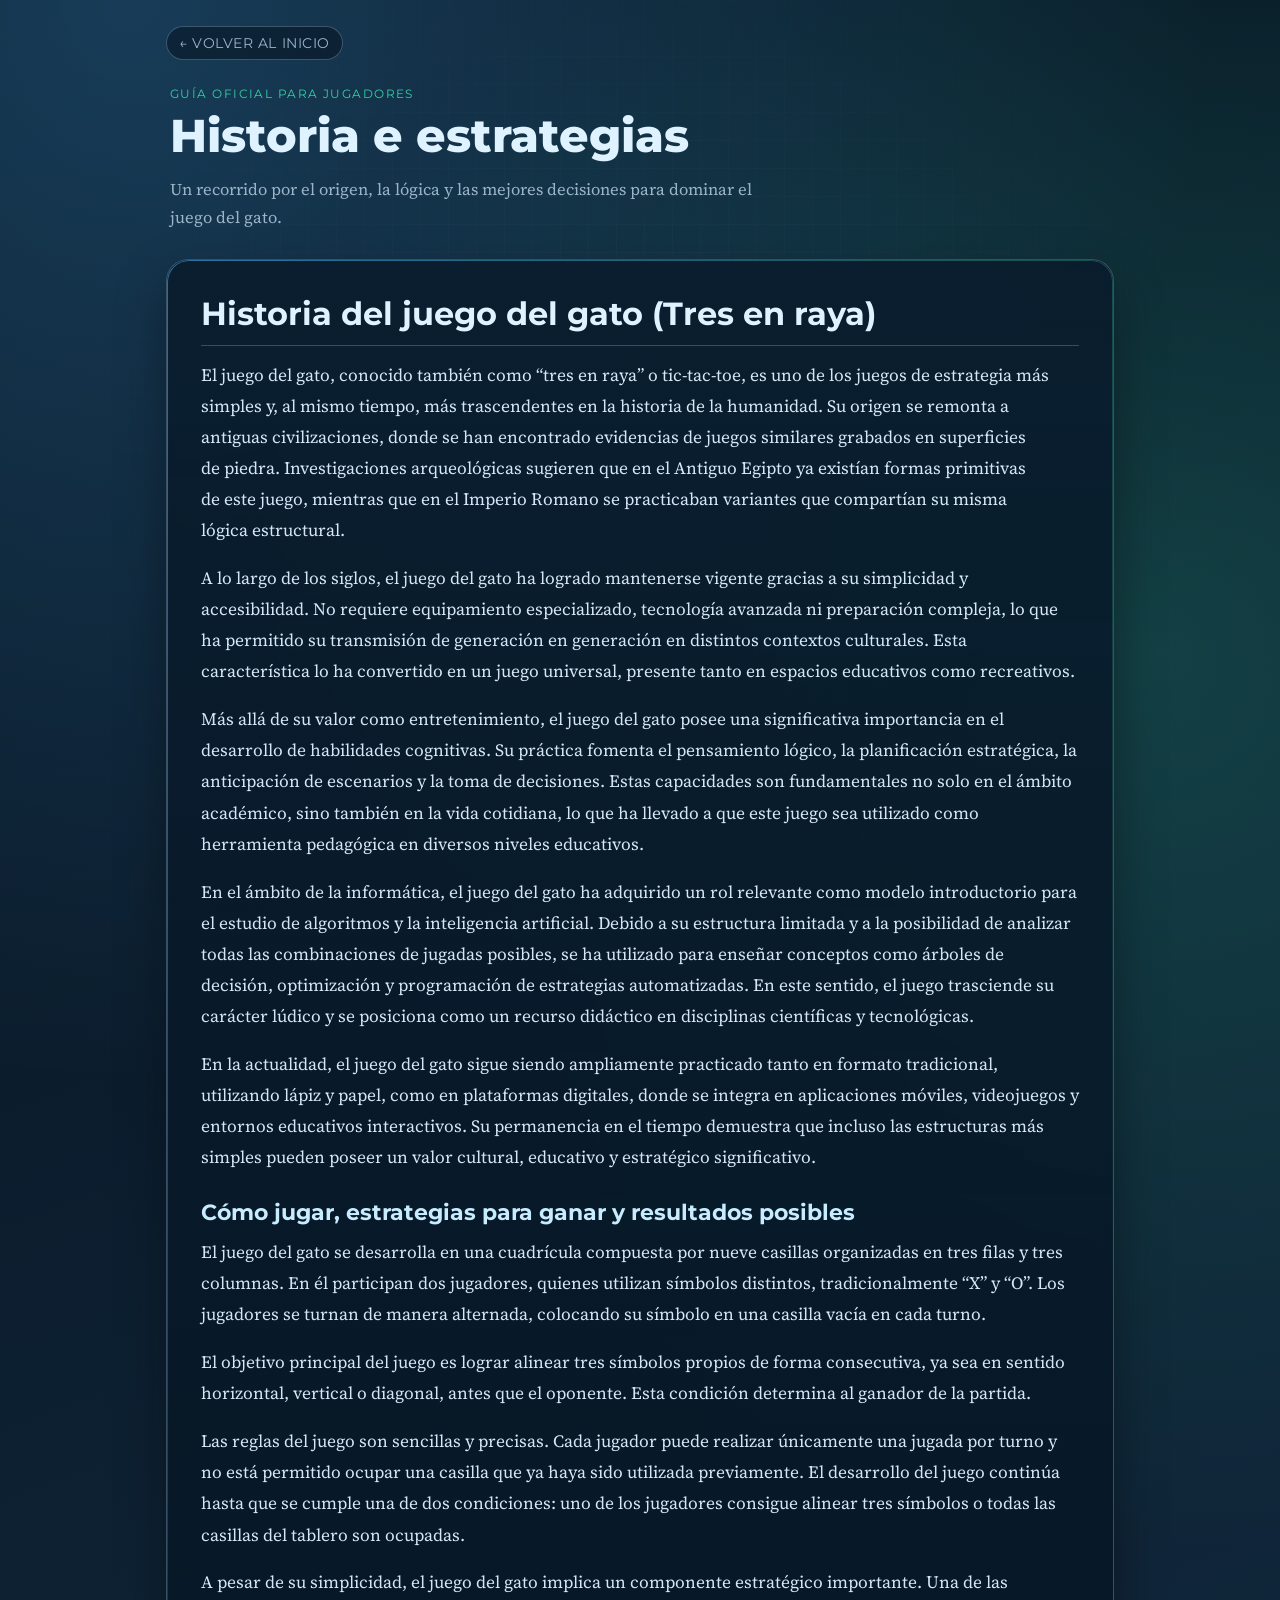
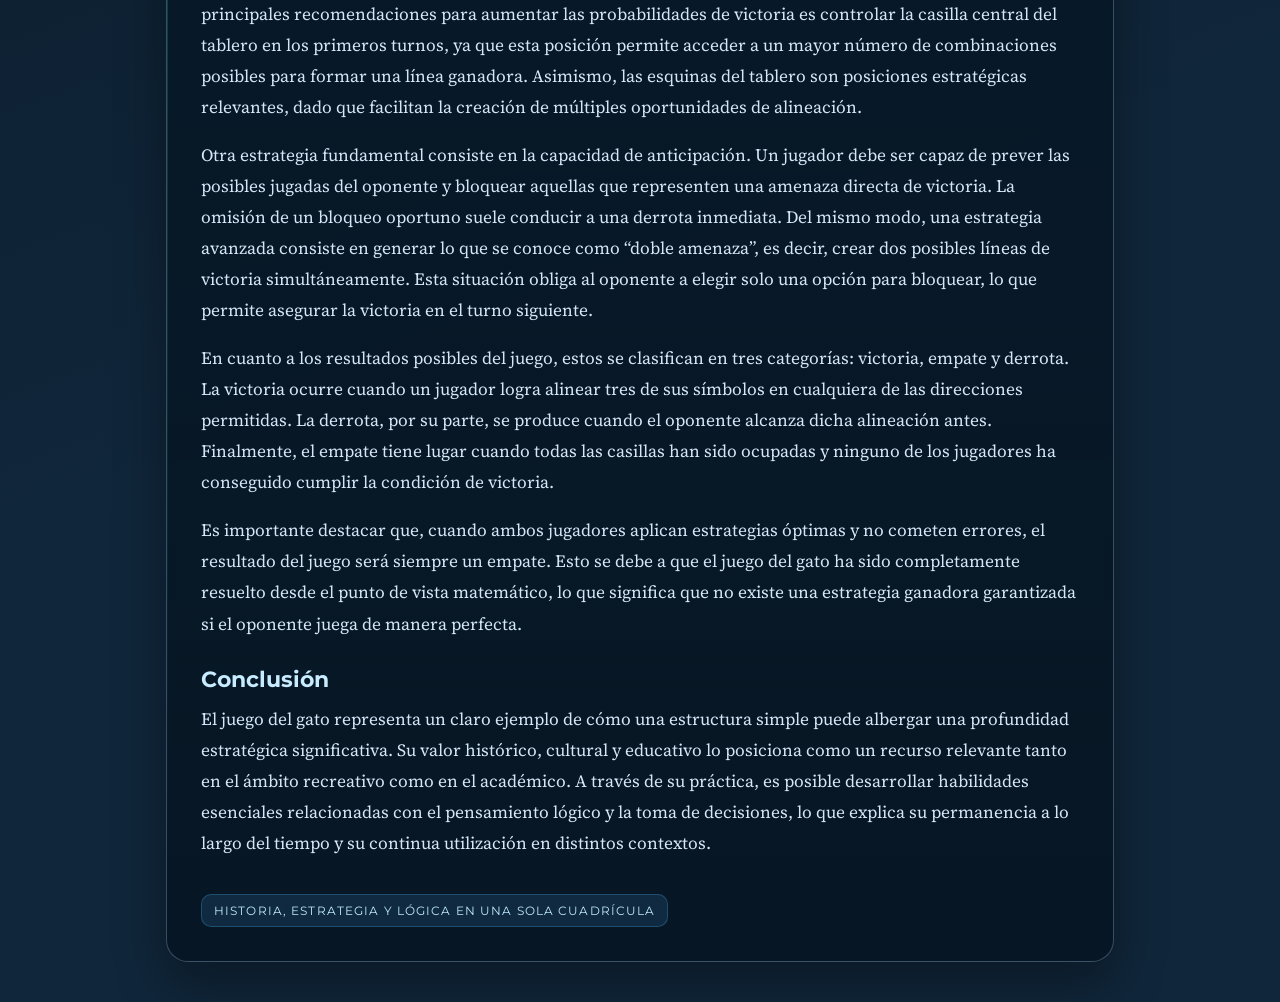
==== historia.html @ 29c38fad "Add files via upload" ====
<!DOCTYPE html>
<html lang="es">

<head>
    <meta charset="UTF-8">
    <meta name="viewport" content="width=device-width, initial-scale=1.0">
    <title>Historia e estrategias | Juego del Gato Pro</title>
    <link rel="preconnect" href="https://fonts.googleapis.com">
    <link rel="preconnect" href="https://fonts.gstatic.com" crossorigin>
    <link
        href="https://fonts.googleapis.com/css2?family=Montserrat:wght@600;700;800&family=Source+Serif+4:opsz,wght@8..60,400;8..60,600;8..60,700&display=swap"
        rel="stylesheet">
    <style>
        :root {
            --bg-1: #06131f;
            --bg-2: #10263a;
            --panel: rgba(5, 20, 33, 0.86);
            --panel-border: rgba(148, 182, 214, 0.35);
            --title: #dff2ff;
            --text: #d5e7f7;
            --muted: #9ab4c9;
            --accent: #4cb6ff;
            --accent-2: #33d1a4;
        }

        * {
            box-sizing: border-box;
        }

        body {
            margin: 0;
            min-height: 100vh;
            color: var(--text);
            font-family: "Source Serif 4", Georgia, serif;
            background:
                radial-gradient(circle at 10% 0%, rgba(76, 182, 255, 0.25), transparent 38%),
                radial-gradient(circle at 90% 25%, rgba(51, 209, 164, 0.2), transparent 40%),
                linear-gradient(160deg, var(--bg-1) 0%, var(--bg-2) 70%);
            overflow-x: hidden;
        }

        .ambient-lines {
            position: fixed;
            inset: 0;
            background-image: linear-gradient(to right, rgba(255, 255, 255, 0.03) 1px, transparent 1px), linear-gradient(to bottom, rgba(255, 255, 255, 0.03) 1px, transparent 1px);
            background-size: 28px 28px;
            pointer-events: none;
            mask-image: radial-gradient(circle at center, rgba(0, 0, 0, 0.85), transparent 85%);
        }

        .page {
            width: min(100%, 980px);
            margin: 0 auto;
            padding: 26px 16px 40px;
            position: relative;
            z-index: 2;
        }

        .nav-back {
            display: inline-flex;
            align-items: center;
            gap: 8px;
            font-family: "Montserrat", "Segoe UI", sans-serif;
            font-size: 0.85rem;
            letter-spacing: 0.04em;
            text-transform: uppercase;
            text-decoration: none;
            color: var(--muted);
            padding: 8px 12px;
            border-radius: 999px;
            border: 1px solid rgba(148, 182, 214, 0.35);
            background: rgba(6, 19, 31, 0.55);
            transition: color 0.25s ease, border-color 0.25s ease, transform 0.25s ease;
        }

        .nav-back:hover {
            color: var(--title);
            border-color: rgba(76, 182, 255, 0.6);
            transform: translateY(-1px);
        }

        .hero {
            margin-top: 18px;
            margin-bottom: 20px;
            padding: 8px 4px;
        }

        .eyebrow {
            margin: 0 0 8px;
            font-family: "Montserrat", "Segoe UI", sans-serif;
            text-transform: uppercase;
            letter-spacing: 0.12em;
            font-size: 0.75rem;
            color: var(--accent-2);
        }

        h1 {
            margin: 0;
            font-family: "Montserrat", "Segoe UI", sans-serif;
            font-weight: 800;
            font-size: clamp(1.8rem, 4vw, 2.9rem);
            line-height: 1.15;
            color: var(--title);
            text-wrap: balance;
        }

        .subtitle {
            max-width: 65ch;
            margin: 14px 0 0;
            color: var(--muted);
            font-size: 1.03rem;
            line-height: 1.65;
        }

        .story-card {
            position: relative;
            border-radius: 22px;
            border: 1px solid var(--panel-border);
            background: linear-gradient(180deg, rgba(9, 28, 45, 0.92), var(--panel));
            box-shadow: 0 22px 50px rgba(0, 0, 0, 0.34);
            padding: clamp(18px, 3vw, 34px);
            backdrop-filter: blur(4px);
        }

        .story-card::before {
            content: "";
            position: absolute;
            inset: 0;
            border-radius: inherit;
            padding: 1px;
            background: linear-gradient(130deg, rgba(76, 182, 255, 0.55), rgba(51, 209, 164, 0.28), transparent 65%);
            -webkit-mask: linear-gradient(#fff 0 0) content-box, linear-gradient(#fff 0 0);
            -webkit-mask-composite: xor;
            mask: linear-gradient(#fff 0 0) content-box, linear-gradient(#fff 0 0);
            mask-composite: exclude;
            pointer-events: none;
        }

        .story-card h2,
        .story-card h3 {
            font-family: "Montserrat", "Segoe UI", sans-serif;
            color: var(--title);
            margin-top: 0;
        }

        .story-card h2 {
            font-size: clamp(1.3rem, 2.8vw, 2rem);
            margin-bottom: 14px;
            padding-bottom: 12px;
            border-bottom: 1px solid rgba(148, 182, 214, 0.32);
        }

        .story-card h3 {
            font-size: clamp(1.05rem, 2vw, 1.35rem);
            margin: 26px 0 12px;
            color: #c8ecff;
        }

        .story-card p {
            margin: 0 0 1.05rem;
            font-size: clamp(1rem, 1.5vw, 1.08rem);
            line-height: 1.8;
            color: var(--text);
            text-wrap: pretty;
        }

        .story-card p:last-child {
            margin-bottom: 0;
        }

        .tag-line {
            margin-top: 18px;
            display: inline-block;
            padding: 8px 12px;
            border-radius: 10px;
            background: rgba(76, 182, 255, 0.13);
            border: 1px solid rgba(76, 182, 255, 0.25);
            color: #bfe7ff;
            font-family: "Montserrat", "Segoe UI", sans-serif;
            font-size: 0.78rem;
            text-transform: uppercase;
            letter-spacing: 0.09em;
        }

        @media (max-width: 700px) {
            .page {
                padding-top: 20px;
            }

            .story-card {
                border-radius: 16px;
            }
        }
    </style>
</head>

<body>
    <div class="ambient-lines" aria-hidden="true"></div>

    <main class="page">
        <a class="nav-back" href="index.html" aria-label="Volver a la interfaz inicial">← Volver al inicio</a>

        <section class="hero" aria-labelledby="titulo-principal">
            <p class="eyebrow">Guía oficial para jugadores</p>
            <h1 id="titulo-principal">Historia e estrategias</h1>
            <p class="subtitle">Un recorrido por el origen, la lógica y las mejores decisiones para dominar el juego del
                gato.</p>
        </section>

        <article class="story-card" aria-label="Contenido educativo del juego del gato">
            <h2>Historia del juego del gato (Tres en raya)</h2>

            <p>El juego del gato, conocido también como “tres en raya” o tic-tac-toe, es uno de los juegos de estrategia
                más simples y, al mismo tiempo, más trascendentes en la historia de la humanidad. Su origen se remonta a
                antiguas civilizaciones, donde se han encontrado evidencias de juegos similares grabados en superficies
                de piedra. Investigaciones arqueológicas sugieren que en el Antiguo Egipto ya existían formas primitivas
                de este juego, mientras que en el Imperio Romano se practicaban variantes que compartían su misma lógica
                estructural.</p>

            <p>A lo largo de los siglos, el juego del gato ha logrado mantenerse vigente gracias a su simplicidad y
                accesibilidad. No requiere equipamiento especializado, tecnología avanzada ni preparación compleja, lo
                que ha permitido su transmisión de generación en generación en distintos contextos culturales. Esta
                característica lo ha convertido en un juego universal, presente tanto en espacios educativos como
                recreativos.</p>

            <p>Más allá de su valor como entretenimiento, el juego del gato posee una significativa importancia en el
                desarrollo de habilidades cognitivas. Su práctica fomenta el pensamiento lógico, la planificación
                estratégica, la anticipación de escenarios y la toma de decisiones. Estas capacidades son fundamentales
                no solo en el ámbito académico, sino también en la vida cotidiana, lo que ha llevado a que este juego
                sea utilizado como herramienta pedagógica en diversos niveles educativos.</p>

            <p>En el ámbito de la informática, el juego del gato ha adquirido un rol relevante como modelo introductorio
                para el estudio de algoritmos y la inteligencia artificial. Debido a su estructura limitada y a la
                posibilidad de analizar todas las combinaciones de jugadas posibles, se ha utilizado para enseñar
                conceptos como árboles de decisión, optimización y programación de estrategias automatizadas. En este
                sentido, el juego trasciende su carácter lúdico y se posiciona como un recurso didáctico en disciplinas
                científicas y tecnológicas.</p>

            <p>En la actualidad, el juego del gato sigue siendo ampliamente practicado tanto en formato tradicional,
                utilizando lápiz y papel, como en plataformas digitales, donde se integra en aplicaciones móviles,
                videojuegos y entornos educativos interactivos. Su permanencia en el tiempo demuestra que incluso las
                estructuras más simples pueden poseer un valor cultural, educativo y estratégico significativo.</p>

            <h3>Cómo jugar, estrategias para ganar y resultados posibles</h3>

            <p>El juego del gato se desarrolla en una cuadrícula compuesta por nueve casillas organizadas en tres filas
                y tres columnas. En él participan dos jugadores, quienes utilizan símbolos distintos, tradicionalmente
                “X” y “O”. Los jugadores se turnan de manera alternada, colocando su símbolo en una casilla vacía en
                cada turno.</p>

            <p>El objetivo principal del juego es lograr alinear tres símbolos propios de forma consecutiva, ya sea en
                sentido horizontal, vertical o diagonal, antes que el oponente. Esta condición determina al ganador de
                la partida.</p>

            <p>Las reglas del juego son sencillas y precisas. Cada jugador puede realizar únicamente una jugada por
                turno y no está permitido ocupar una casilla que ya haya sido utilizada previamente. El desarrollo del
                juego continúa hasta que se cumple una de dos condiciones: uno de los jugadores consigue alinear tres
                símbolos o todas las casillas del tablero son ocupadas.</p>

            <p>A pesar de su simplicidad, el juego del gato implica un componente estratégico importante. Una de las
                principales recomendaciones para aumentar las probabilidades de victoria es controlar la casilla central
                del tablero en los primeros turnos, ya que esta posición permite acceder a un mayor número de
                combinaciones posibles para formar una línea ganadora. Asimismo, las esquinas del tablero son posiciones
                estratégicas relevantes, dado que facilitan la creación de múltiples oportunidades de alineación.</p>

            <p>Otra estrategia fundamental consiste en la capacidad de anticipación. Un jugador debe ser capaz de prever
                las posibles jugadas del oponente y bloquear aquellas que representen una amenaza directa de victoria.
                La omisión de un bloqueo oportuno suele conducir a una derrota inmediata. Del mismo modo, una estrategia
                avanzada consiste en generar lo que se conoce como “doble amenaza”, es decir, crear dos posibles líneas
                de victoria simultáneamente. Esta situación obliga al oponente a elegir solo una opción para bloquear,
                lo que permite asegurar la victoria en el turno siguiente.</p>

            <p>En cuanto a los resultados posibles del juego, estos se clasifican en tres categorías: victoria, empate y
                derrota. La victoria ocurre cuando un jugador logra alinear tres de sus símbolos en cualquiera de las
                direcciones permitidas. La derrota, por su parte, se produce cuando el oponente alcanza dicha alineación
                antes. Finalmente, el empate tiene lugar cuando todas las casillas han sido ocupadas y ninguno de los
                jugadores ha conseguido cumplir la condición de victoria.</p>

            <p>Es importante destacar que, cuando ambos jugadores aplican estrategias óptimas y no cometen errores, el
                resultado del juego será siempre un empate. Esto se debe a que el juego del gato ha sido completamente
                resuelto desde el punto de vista matemático, lo que significa que no existe una estrategia ganadora
                garantizada si el oponente juega de manera perfecta.</p>

            <h3>Conclusión</h3>

            <p>El juego del gato representa un claro ejemplo de cómo una estructura simple puede albergar una
                profundidad estratégica significativa. Su valor histórico, cultural y educativo lo posiciona como un
                recurso relevante tanto en el ámbito recreativo como en el académico. A través de su práctica, es
                posible desarrollar habilidades esenciales relacionadas con el pensamiento lógico y la toma de
                decisiones, lo que explica su permanencia a lo largo del tiempo y su continua utilización en distintos
                contextos.</p>

            <span class="tag-line">Historia, estrategia y lógica en una sola cuadrícula</span>
        </article>
    </main>
</body>

</html>
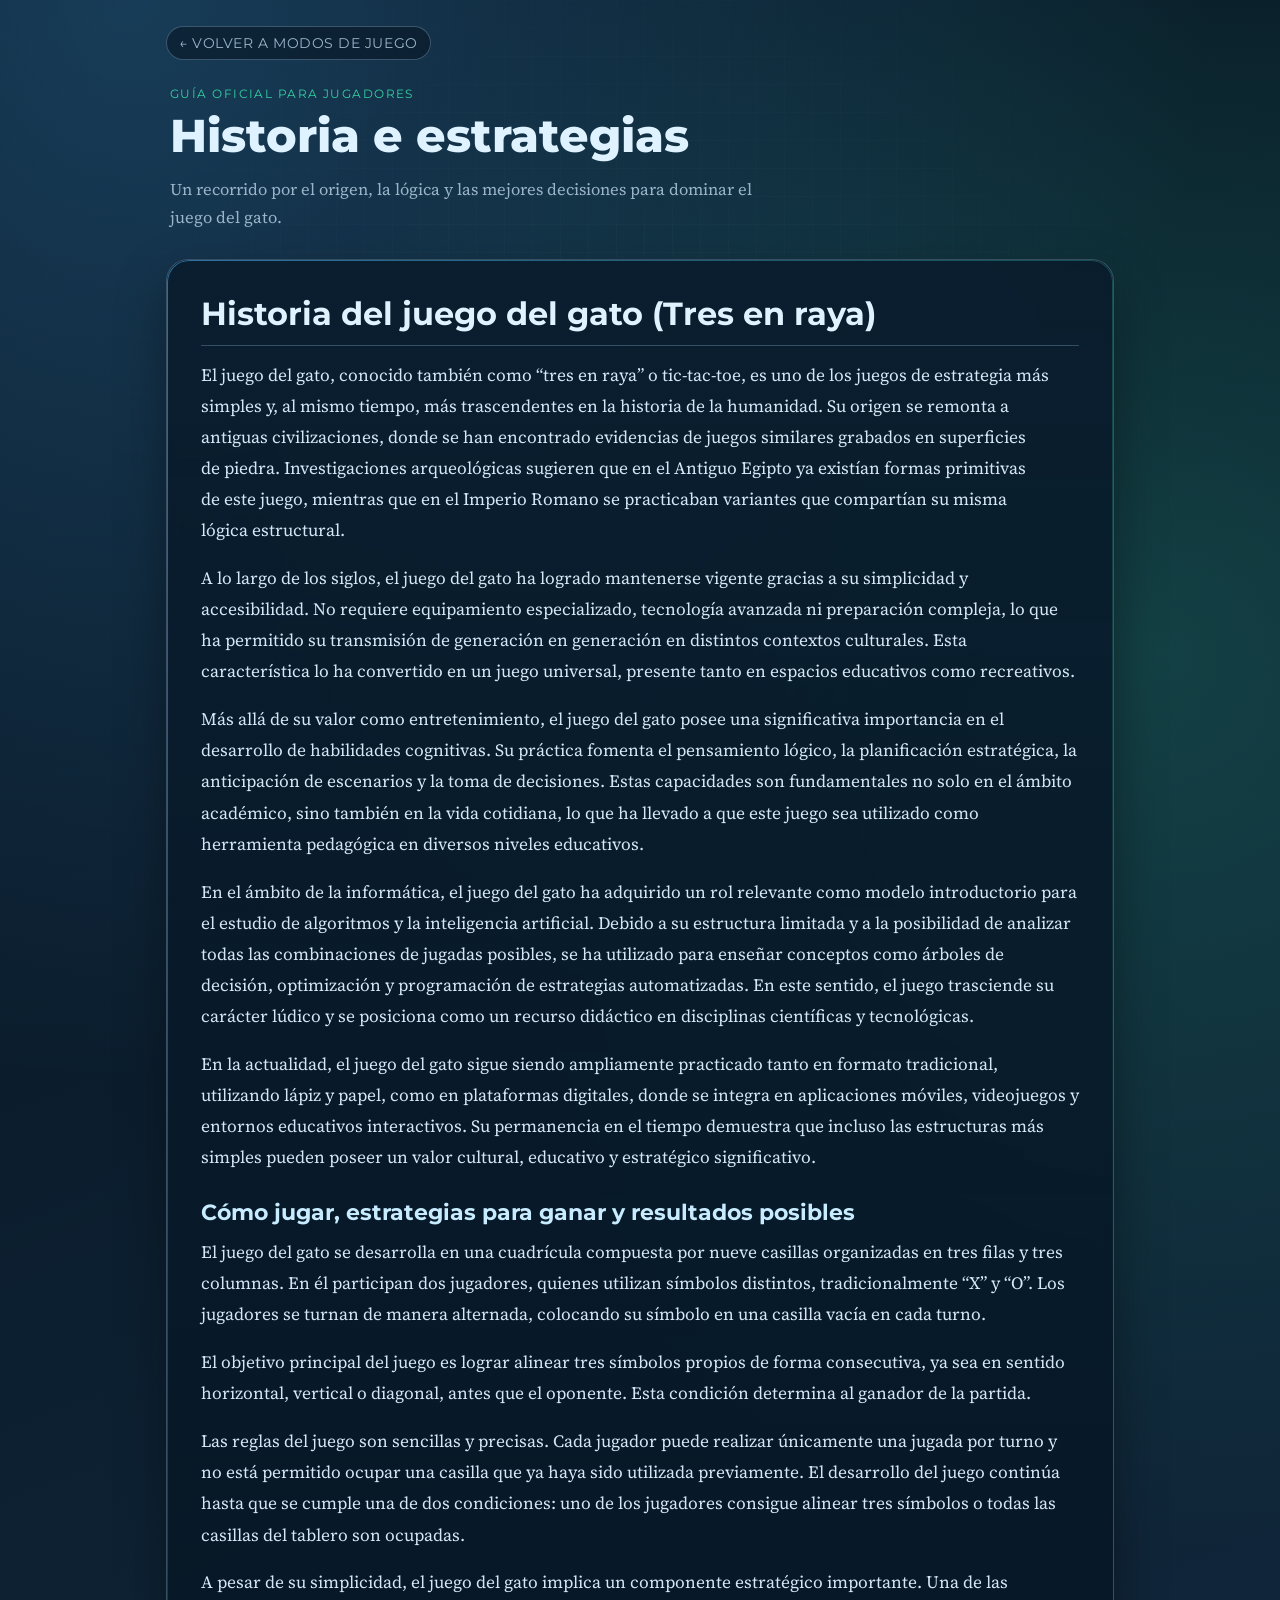
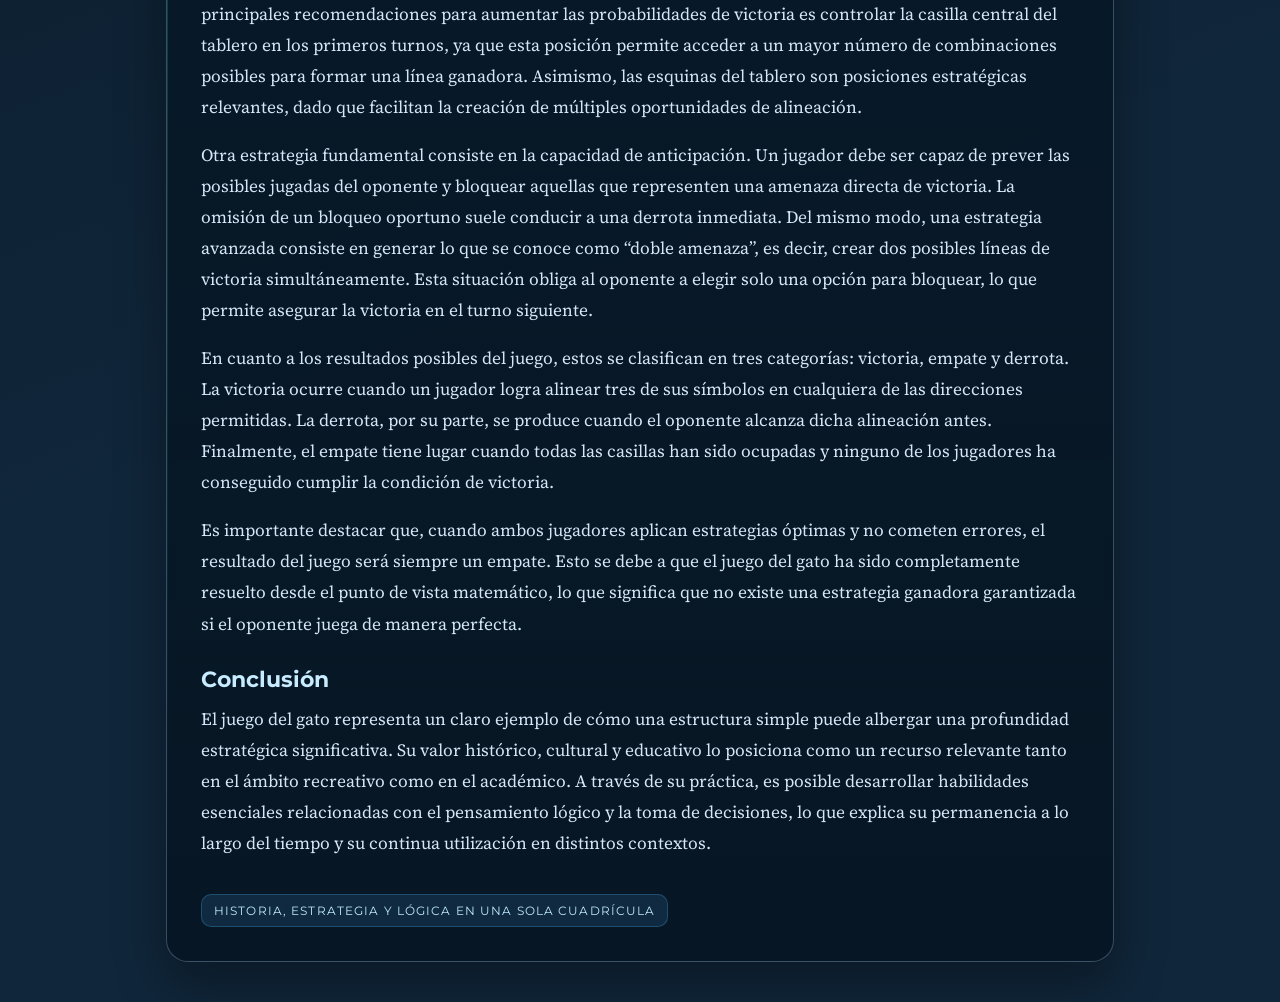
==== commit edfc1901: "Update historia.html" ====
--- a/historia.html
+++ b/historia.html
@@ -192,13 +192,16 @@
             }
         }
     </style>
+    <script async src="https://pagead2.googlesyndication.com/pagead/js/adsbygoogle.js?client=ca-pub-7065205760514282"
+        crossorigin="anonymous"></script>
 </head>
 
 <body>
     <div class="ambient-lines" aria-hidden="true"></div>
 
     <main class="page">
-        <a class="nav-back" href="index.html" aria-label="Volver a la interfaz inicial">← Volver al inicio</a>
+        <a class="nav-back" href="index.html?view=modos" aria-label="Volver al menu de modos">← Volver a Modos de
+            juego</a>
 
         <section class="hero" aria-labelledby="titulo-principal">
             <p class="eyebrow">Guía oficial para jugadores</p>
@@ -295,4 +298,4 @@
     </main>
 </body>
 
-</html>+</html>
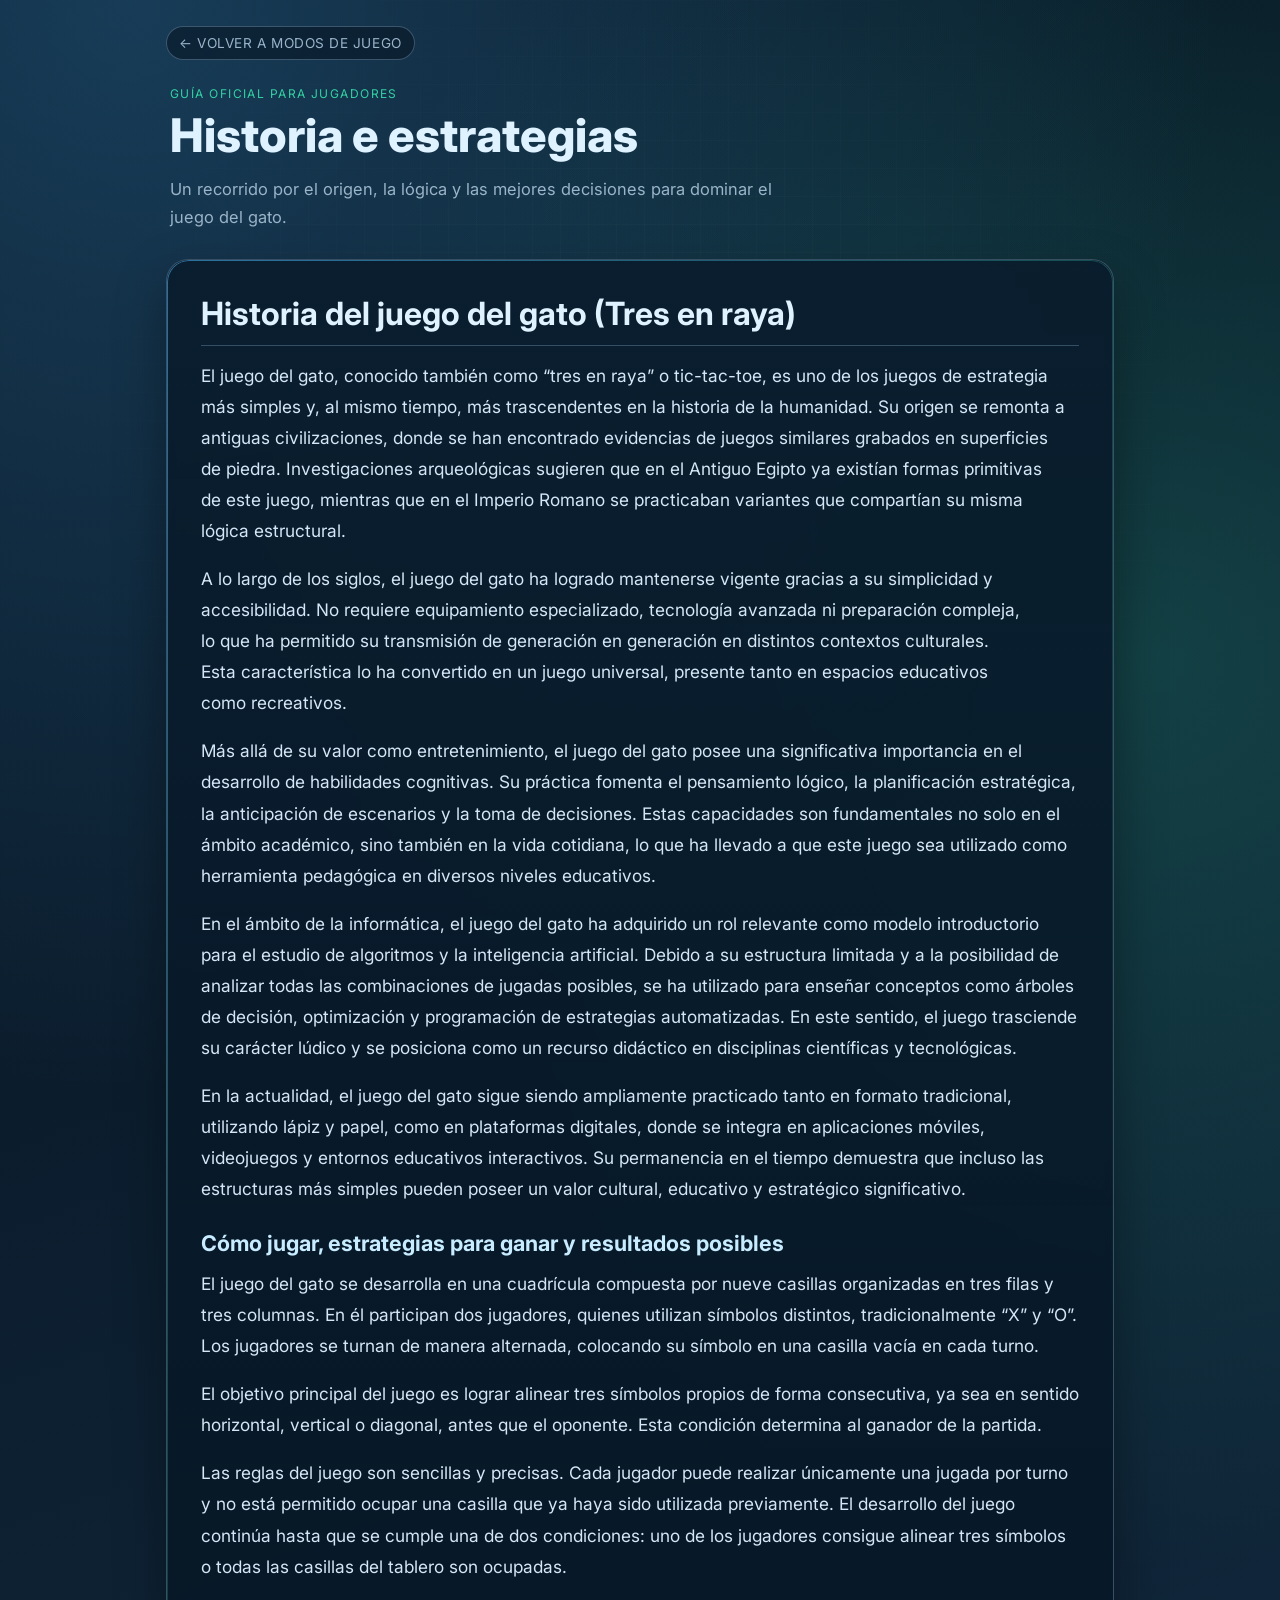
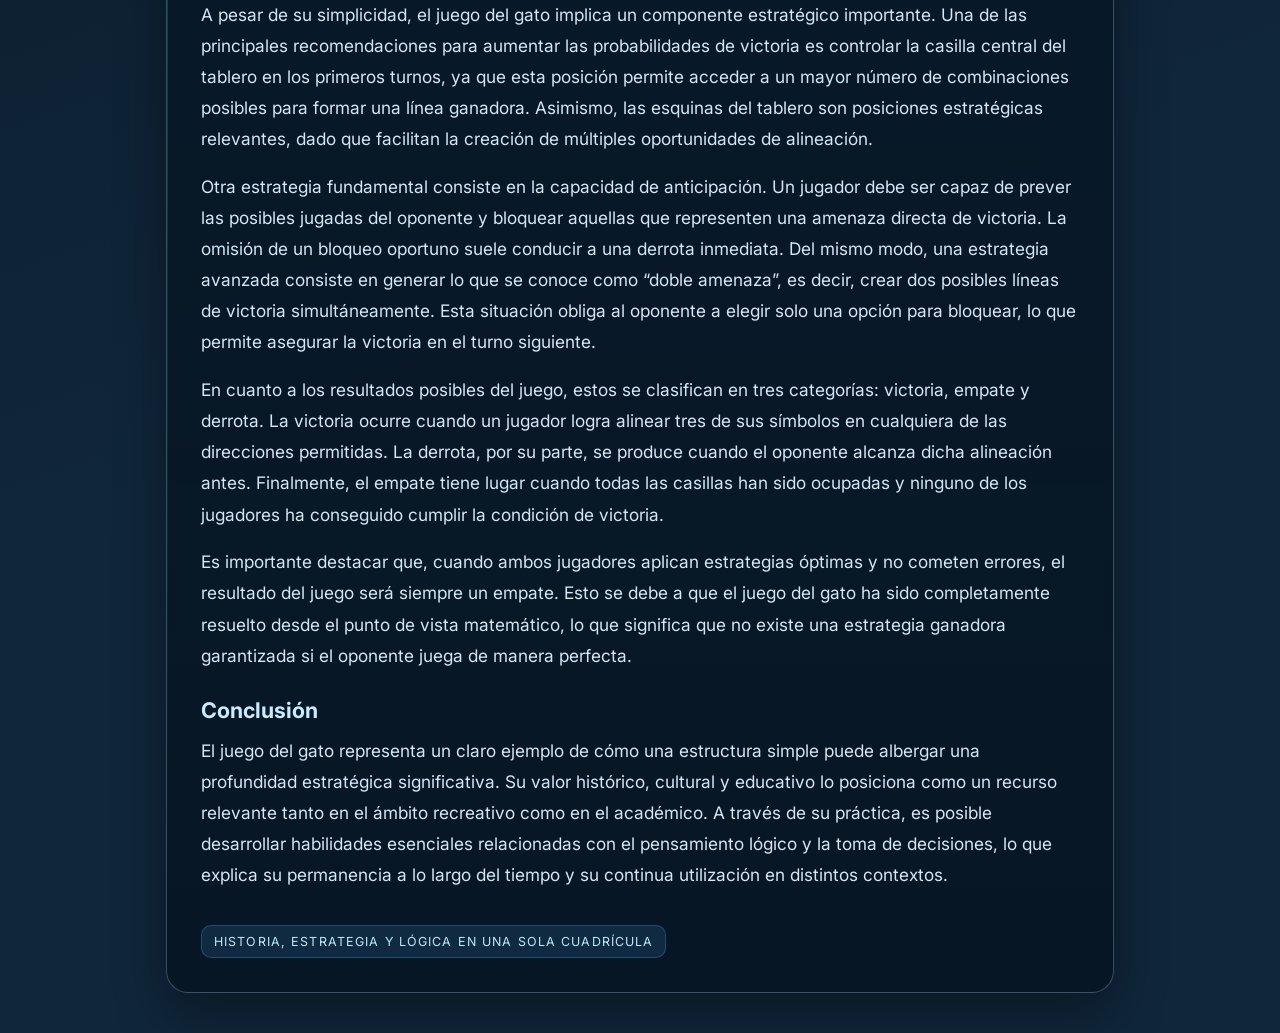
==== commit 0946b692: "Replace Montserrat font with Inter in historia.html" ====
--- a/historia.html
+++ b/historia.html
@@ -7,9 +7,7 @@
     <title>Historia e estrategias | Juego del Gato Pro</title>
     <link rel="preconnect" href="https://fonts.googleapis.com">
     <link rel="preconnect" href="https://fonts.gstatic.com" crossorigin>
-    <link
-        href="https://fonts.googleapis.com/css2?family=Montserrat:wght@600;700;800&family=Source+Serif+4:opsz,wght@8..60,400;8..60,600;8..60,700&display=swap"
-        rel="stylesheet">
+    <link href="https://fonts.googleapis.com/css2?family=Inter:wght@400;500;600;700;800&display=swap" rel="stylesheet">
     <style>
         :root {
             --bg-1: #06131f;
@@ -31,7 +29,7 @@
             margin: 0;
             min-height: 100vh;
             color: var(--text);
-            font-family: "Source Serif 4", Georgia, serif;
+            font-family: 'Inter', sans-serif;
             background:
                 radial-gradient(circle at 10% 0%, rgba(76, 182, 255, 0.25), transparent 38%),
                 radial-gradient(circle at 90% 25%, rgba(51, 209, 164, 0.2), transparent 40%),
@@ -60,7 +58,7 @@
             display: inline-flex;
             align-items: center;
             gap: 8px;
-            font-family: "Montserrat", "Segoe UI", sans-serif;
+            font-family: 'Inter', sans-serif;
             font-size: 0.85rem;
             letter-spacing: 0.04em;
             text-transform: uppercase;
@@ -87,7 +85,7 @@
 
         .eyebrow {
             margin: 0 0 8px;
-            font-family: "Montserrat", "Segoe UI", sans-serif;
+            font-family: 'Inter', sans-serif;
             text-transform: uppercase;
             letter-spacing: 0.12em;
             font-size: 0.75rem;
@@ -96,7 +94,7 @@
 
         h1 {
             margin: 0;
-            font-family: "Montserrat", "Segoe UI", sans-serif;
+            font-family: 'Inter', sans-serif;
             font-weight: 800;
             font-size: clamp(1.8rem, 4vw, 2.9rem);
             line-height: 1.15;
@@ -138,7 +136,7 @@
 
         .story-card h2,
         .story-card h3 {
-            font-family: "Montserrat", "Segoe UI", sans-serif;
+            font-family: 'Inter', sans-serif;
             color: var(--title);
             margin-top: 0;
         }
@@ -176,7 +174,7 @@
             background: rgba(76, 182, 255, 0.13);
             border: 1px solid rgba(76, 182, 255, 0.25);
             color: #bfe7ff;
-            font-family: "Montserrat", "Segoe UI", sans-serif;
+            font-family: 'Inter', sans-serif;
             font-size: 0.78rem;
             text-transform: uppercase;
             letter-spacing: 0.09em;
